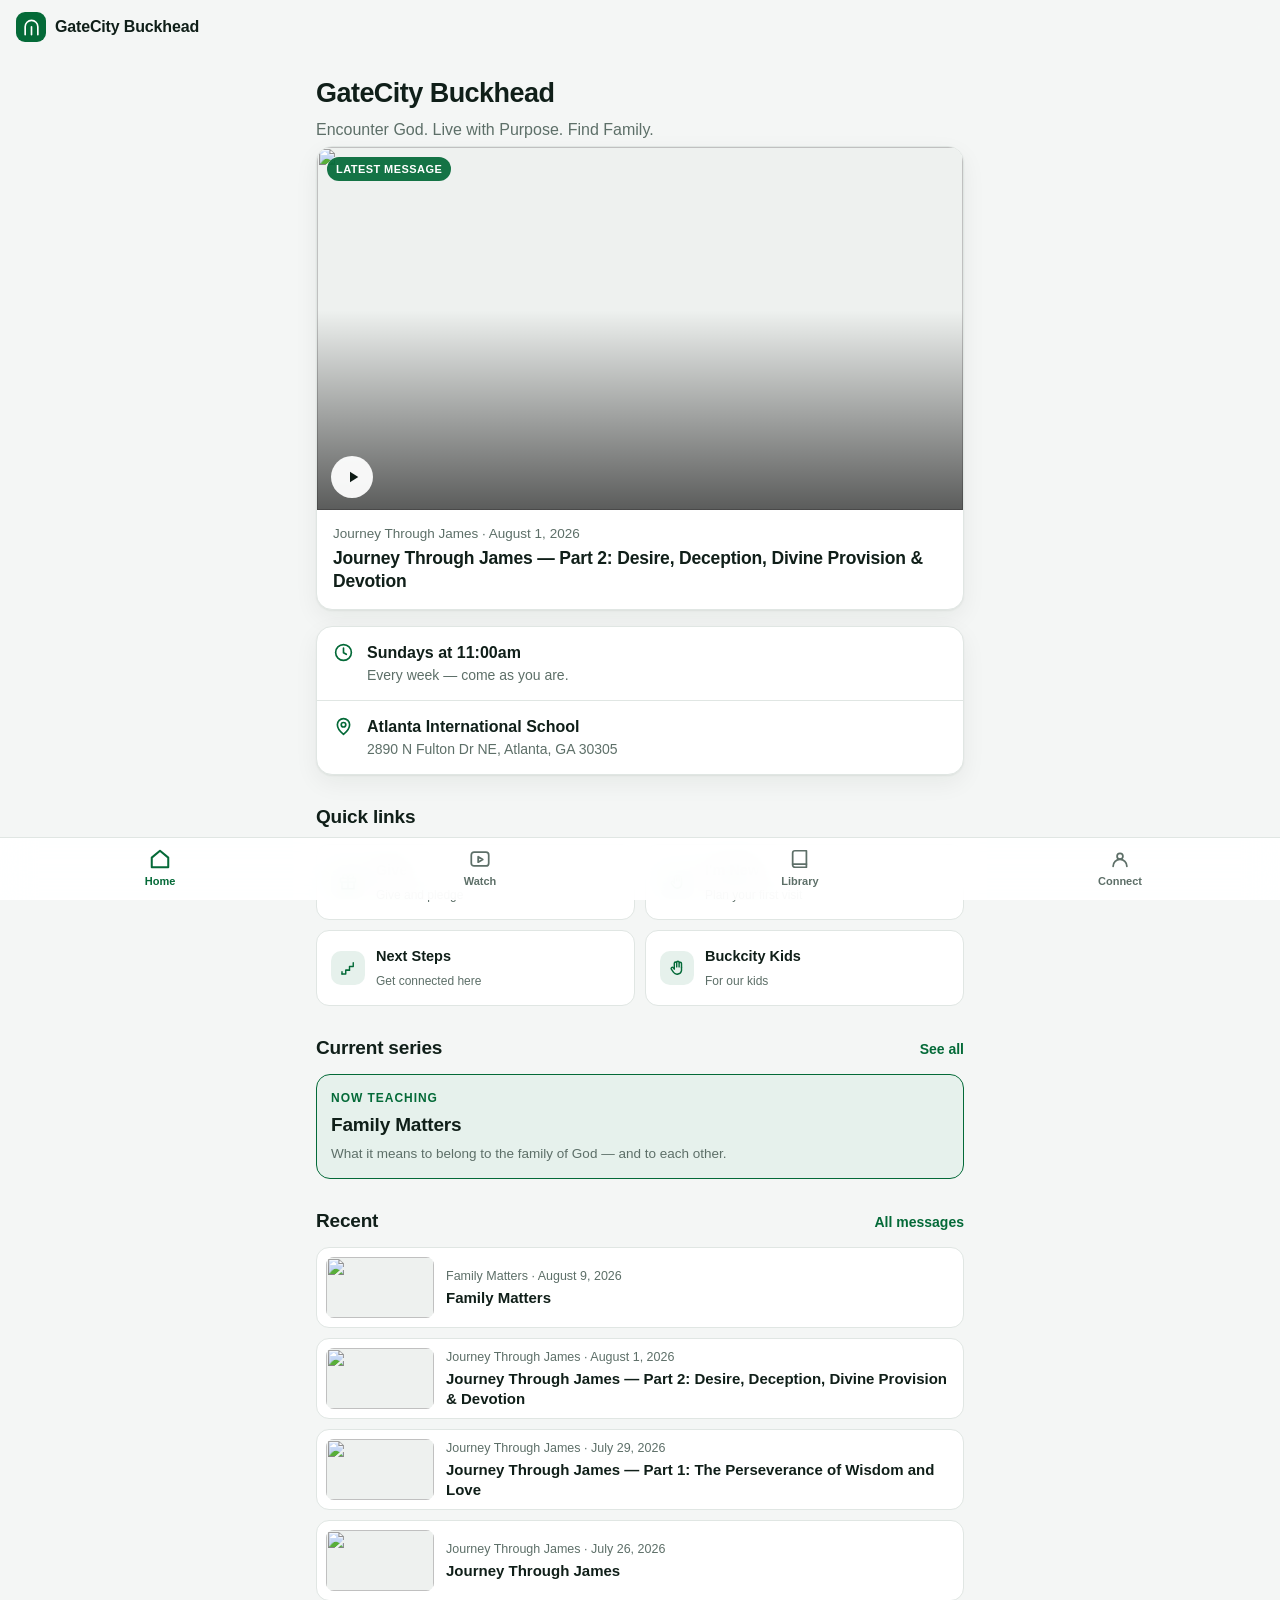
==== docs/index.html @ 4566db21 "Church app v1: PWA with 125-sermon library, teaching PDFs, install flow A home-screen web app for th" ====
<!DOCTYPE html>
<html lang="en">
<head>
<meta charset="utf-8">
<meta name="viewport" content="width=device-width, initial-scale=1, viewport-fit=cover">
<title>GateCity Buckhead</title>
<meta name="description" content="Messages, teaching, and life together at GateCity Buckhead — Sundays at 11am in Atlanta.">
<meta name="theme-color" content="#046A38" media="(prefers-color-scheme: light)">
<meta name="theme-color" content="#0b1310" media="(prefers-color-scheme: dark)">
<link rel="manifest" href="manifest.webmanifest">
<link rel="apple-touch-icon" href="icons/apple-touch-icon.png">
<meta name="apple-mobile-web-app-capable" content="yes">
<meta name="apple-mobile-web-app-status-bar-style" content="black-translucent">
<meta name="apple-mobile-web-app-title" content="GateCity">
<link rel="icon" href="icons/icon-192.png">
<link rel="stylesheet" href="app.css">
</head>
<body>

<header class="topbar" id="topbar">
  <button class="back" id="backBtn" hidden aria-label="Back">
    <svg viewBox="0 0 24 24" aria-hidden="true"><path d="M15 5l-7 7 7 7"/></svg>
  </button>
  <div class="brand">
    <span class="mark" aria-hidden="true">
      <svg viewBox="0 0 24 24"><path d="M4 21V11a8 8 0 0 1 16 0v10M12 21V11"/></svg>
    </span>
    <span class="wordmark">GateCity <b>Buckhead</b></span>
  </div>
</header>

<main id="view" tabindex="-1"></main>

<nav class="tabbar" id="tabbar" aria-label="Main">
  <a href="#/" data-tab="home">
    <svg viewBox="0 0 24 24" aria-hidden="true"><path d="M3 10.5 12 3l9 7.5V21H3z"/></svg>
    <span>Home</span>
  </a>
  <a href="#/watch" data-tab="watch">
    <svg viewBox="0 0 24 24" aria-hidden="true"><rect x="2.5" y="4.5" width="19" height="15" rx="3"/><path d="M10 9.5l5 3-5 3z"/></svg>
    <span>Watch</span>
  </a>
  <a href="#/library" data-tab="library">
    <svg viewBox="0 0 24 24" aria-hidden="true"><path d="M4 5.5A2.5 2.5 0 0 1 6.5 3H19v18H6.5A2.5 2.5 0 0 1 4 18.5z"/><path d="M4 17.5h15"/></svg>
    <span>Library</span>
  </a>
  <a href="#/connect" data-tab="connect">
    <svg viewBox="0 0 24 24" aria-hidden="true"><circle cx="12" cy="9" r="3.2"/><path d="M4.5 20a7.5 7.5 0 0 1 15 0"/></svg>
    <span>Connect</span>
  </a>
</nav>

<script src="app.js"></script>
</body>
</html>
---- docs/app.css ----
/* GateCity Buckhead app — mobile-first, installs to the home screen.
   Light is the default because most of the congregation reads it in daylight;
   dark follows the phone's setting. Every colour is a token so the two stay
   in step. */

:root {
  --bg: #f4f6f5;
  --surface: #ffffff;
  --surface-2: #eef1ef;
  --text: #101f19;
  --muted: #5d6f68;
  --brand: #046a38;
  --brand-soft: #e6f1ec;
  --on-brand: #ffffff;
  --gold: #b08814;
  --line: #e0e6e3;
  --shadow: 0 1px 2px rgba(16, 31, 25, .06), 0 8px 24px rgba(16, 31, 25, .06);
  --radius: 16px;
  --tab-h: 62px;
}

@media (prefers-color-scheme: dark) {
  :root {
    --bg: #0b1310;
    --surface: #121d18;
    --surface-2: #18261f;
    --text: #e9f1ec;
    --muted: #8fa79c;
    --brand: #2fa870;
    --brand-soft: #14271e;
    --on-brand: #04140d;
    --gold: #d9b452;
    --line: #1f2f27;
    --shadow: 0 1px 2px rgba(0, 0, 0, .4), 0 10px 28px rgba(0, 0, 0, .35);
  }
}

* { box-sizing: border-box; }

html, body {
  margin: 0;
  background: var(--bg);
  color: var(--text);
  font: 16px/1.5 -apple-system, BlinkMacSystemFont, "Segoe UI", Roboto, "Helvetica Neue", sans-serif;
  -webkit-font-smoothing: antialiased;
  overscroll-behavior-y: none;
}

body {
  padding-bottom: calc(var(--tab-h) + env(safe-area-inset-bottom));
}

a { color: inherit; text-decoration: none; }
button { font: inherit; color: inherit; }

svg { fill: none; stroke: currentColor; stroke-width: 1.9; stroke-linecap: round; stroke-linejoin: round; }

/* ---------- top bar ---------- */

.topbar {
  position: sticky;
  top: 0;
  z-index: 20;
  display: flex;
  align-items: center;
  gap: 10px;
  padding: calc(env(safe-area-inset-top) + 12px) 16px 12px;
  background: color-mix(in srgb, var(--bg) 88%, transparent);
  backdrop-filter: saturate(1.6) blur(14px);
  border-bottom: 1px solid transparent;
  transition: border-color .2s;
}
.topbar.scrolled { border-bottom-color: var(--line); }

.brand { display: flex; align-items: center; gap: 9px; min-width: 0; }
.mark {
  display: grid;
  place-items: center;
  width: 30px; height: 30px;
  border-radius: 9px;
  background: var(--brand);
  color: var(--on-brand);
  flex: none;
}
.mark svg { width: 19px; height: 19px; stroke-width: 2.1; }
.wordmark { font-size: 16px; font-weight: 600; letter-spacing: -.01em; }
.wordmark b { font-weight: 800; }

.back {
  display: grid; place-items: center;
  width: 34px; height: 34px;
  margin-left: -6px;
  border: 0; border-radius: 50%;
  background: var(--surface-2);
  cursor: pointer;
}
/* `display: grid` above outranks the browser's own `[hidden] { display: none }`,
   so the attribute needs saying again here or the button never hides. */
.back[hidden] { display: none; }
.back svg { width: 19px; height: 19px; }

/* ---------- layout ---------- */

main { max-width: 680px; margin: 0 auto; padding: 4px 16px 32px; outline: none; }

h1 { font-size: 27px; font-weight: 800; letter-spacing: -.02em; margin: 14px 0 4px; }
h2 { font-size: 19px; font-weight: 750; letter-spacing: -.01em; margin: 28px 0 12px; }
.sub { color: var(--muted); margin: 0 0 4px; }

.section-head {
  display: flex; align-items: baseline; justify-content: space-between; gap: 12px;
  margin: 28px 0 12px;
}
.section-head h2 { margin: 0; }
.section-head a { color: var(--brand); font-size: 14px; font-weight: 650; }

.eyebrow {
  font-size: 12px; font-weight: 750; letter-spacing: .08em; text-transform: uppercase;
  color: var(--brand);
}

/* ---------- cards ---------- */

.card {
  background: var(--surface);
  border: 1px solid var(--line);
  border-radius: var(--radius);
  box-shadow: var(--shadow);
  overflow: hidden;
}

.thumb {
  position: relative;
  display: block;
  aspect-ratio: 16 / 9;
  background: var(--surface-2);
  overflow: hidden;
}
.thumb img { width: 100%; height: 100%; object-fit: cover; display: block; }
.thumb::after {
  content: "";
  position: absolute; inset: 0;
  background: linear-gradient(180deg, transparent 45%, rgba(0, 0, 0, .62));
}
.thumb .play {
  position: absolute; left: 14px; bottom: 12px; z-index: 2;
  display: grid; place-items: center;
  width: 42px; height: 42px;
  border-radius: 50%;
  background: rgba(255, 255, 255, .94);
  color: #0d1a14;
}
.thumb .play svg { width: 18px; height: 18px; fill: currentColor; stroke: none; margin-left: 2px; }
.thumb .badge {
  position: absolute; top: 10px; left: 10px; z-index: 2;
  padding: 4px 9px; border-radius: 999px;
  background: rgba(4, 106, 56, .93); color: #fff;
  font-size: 11px; font-weight: 750; letter-spacing: .04em; text-transform: uppercase;
}

/* These are <span>s so they can sit inside an <a>; without display:block the
   padding and background paint as inline fragments and leave stray pills. */
.card, .card > .thumb, .card-body { display: block; }
.card-body { padding: 14px 16px 16px; }
.card-body .meta { display: block; color: var(--muted); font-size: 13.5px; }
.card-body h3 { margin: 3px 0 0; font-size: 17.5px; font-weight: 720; letter-spacing: -.01em; line-height: 1.32; }

/* ---------- sermon rows ---------- */

.rows { display: flex; flex-direction: column; gap: 10px; }

.row {
  display: flex; gap: 12px; align-items: center;
  padding: 9px;
  background: var(--surface);
  border: 1px solid var(--line);
  border-radius: 13px;
}
.row:active { background: var(--surface-2); }
.row .rt {
  position: relative;
  width: 108px; flex: none;
  aspect-ratio: 16 / 9;
  border-radius: 8px; overflow: hidden;
  background: var(--surface-2);
}
.row .rt img { width: 100%; height: 100%; object-fit: cover; display: block; }
.row .info { min-width: 0; }
.row .rt, .row .info { display: block; }
.row .info .meta { display: block; color: var(--muted); font-size: 12.5px; }
.row .info h3 {
  margin: 2px 0 0; font-size: 15px; font-weight: 660; line-height: 1.34;
  display: -webkit-box; -webkit-line-clamp: 2; -webkit-box-orient: vertical; overflow: hidden;
}

/* ---------- series grid ---------- */

.grid { display: grid; grid-template-columns: repeat(2, 1fr); gap: 12px; }
@media (min-width: 560px) { .grid { grid-template-columns: repeat(3, 1fr); } }

.series-card {
  background: var(--surface);
  border: 1px solid var(--line);
  border-radius: 14px;
  padding: 14px;
  display: flex; flex-direction: column; gap: 6px;
  min-height: 108px;
}
.series-card .st { font-weight: 730; letter-spacing: -.01em; line-height: 1.28; }
.series-card .sm { color: var(--muted); font-size: 12.5px; margin-top: auto; }
.series-card.current { border-color: var(--brand); background: var(--brand-soft); }

/* ---------- pills / chips ---------- */

.chips { display: flex; gap: 8px; flex-wrap: wrap; margin: 14px 0 4px; }
.chip {
  padding: 7px 13px;
  border: 1px solid var(--line);
  border-radius: 999px;
  background: var(--surface);
  font-size: 13.5px; font-weight: 620;
  cursor: pointer;
}
.chip[aria-pressed="true"] {
  background: var(--brand); border-color: var(--brand); color: var(--on-brand);
}

/* ---------- quick links ---------- */

.quick { display: grid; grid-template-columns: repeat(2, 1fr); gap: 10px; }
.quick a {
  display: flex; align-items: center; gap: 11px;
  padding: 13px 14px;
  background: var(--surface);
  border: 1px solid var(--line);
  border-radius: 13px;
}
.quick .qi {
  display: grid; place-items: center;
  width: 34px; height: 34px; flex: none;
  border-radius: 10px;
  background: var(--brand-soft);
  color: var(--brand);
}
.quick .qi svg { width: 18px; height: 18px; }
.quick .qt { font-weight: 660; font-size: 14.5px; line-height: 1.25; }
.quick .qn { color: var(--muted); font-size: 12px; }

/* ---------- info list ---------- */

.info-list { display: flex; flex-direction: column; }
.info-list .item {
  display: flex; gap: 13px; align-items: flex-start;
  padding: 14px 16px;
  border-bottom: 1px solid var(--line);
}
.info-list .item:last-child { border-bottom: 0; }
.info-list .k { font-weight: 660; }
.info-list .v { color: var(--muted); font-size: 14px; }
/* An inline SVG with no intrinsic size stretches to fill a flex row, so pin it. */
.info-list .item > svg {
  width: 21px; height: 21px; flex: none;
  margin-top: 1px; color: var(--brand);
}

/* ---------- player ---------- */

.player {
  position: relative;
  aspect-ratio: 16 / 9;
  background: #000;
  border-radius: var(--radius);
  overflow: hidden;
  margin-top: 8px;
}
.player iframe { position: absolute; inset: 0; width: 100%; height: 100%; border: 0; }

.actions { display: flex; gap: 10px; flex-wrap: wrap; margin-top: 16px; }
.btn {
  display: inline-flex; align-items: center; gap: 8px;
  padding: 11px 16px;
  border: 1px solid var(--line); border-radius: 999px;
  background: var(--surface);
  font-size: 14.5px; font-weight: 660;
  cursor: pointer;
}
.btn svg { width: 17px; height: 17px; }
.btn.primary { background: var(--brand); border-color: var(--brand); color: var(--on-brand); }

/* ---------- search ---------- */

.search {
  display: flex; align-items: center; gap: 9px;
  padding: 11px 14px;
  background: var(--surface);
  border: 1px solid var(--line);
  border-radius: 12px;
  margin-top: 4px;
}
.search svg { width: 18px; height: 18px; color: var(--muted); flex: none; }
.search input {
  border: 0; outline: none; background: none; width: 100%;
  font: inherit; color: var(--text);
}

/* ---------- misc ---------- */

.empty {
  text-align: center;
  padding: 36px 22px;
  color: var(--muted);
  background: var(--surface);
  border: 1px dashed var(--line);
  border-radius: var(--radius);
}
.empty b { color: var(--text); display: block; margin-bottom: 6px; font-size: 16px; }

.note { color: var(--muted); font-size: 13px; margin-top: 14px; }

.banner {
  display: flex; gap: 12px; align-items: center;
  padding: 13px 15px;
  background: var(--brand-soft);
  border: 1px solid color-mix(in srgb, var(--brand) 30%, transparent);
  border-radius: 13px;
  margin-top: 16px;
  font-size: 14px;
}
.banner .bx { margin-left: auto; border: 0; background: none; color: var(--muted); cursor: pointer; padding: 4px; }

.skeleton {
  background: linear-gradient(90deg, var(--surface-2) 25%, var(--surface) 37%, var(--surface-2) 63%);
  background-size: 400% 100%;
  animation: sk 1.3s ease infinite;
  border-radius: var(--radius);
}
@keyframes sk { 0% { background-position: 100% 50%; } 100% { background-position: 0 50%; } }

@media (prefers-reduced-motion: reduce) {
  * { animation-duration: .01ms !important; transition-duration: .01ms !important; }
}

/* ---------- tab bar ---------- */

.tabbar {
  position: fixed; left: 0; right: 0; bottom: 0; z-index: 30;
  display: grid; grid-template-columns: repeat(4, 1fr);
  padding-bottom: env(safe-area-inset-bottom);
  background: color-mix(in srgb, var(--surface) 92%, transparent);
  backdrop-filter: saturate(1.6) blur(16px);
  border-top: 1px solid var(--line);
}
.tabbar a {
  display: flex; flex-direction: column; align-items: center; justify-content: center; gap: 3px;
  height: var(--tab-h);
  color: var(--muted);
  font-size: 11px; font-weight: 620;
}
.tabbar a svg { width: 22px; height: 22px; }
.tabbar a.on { color: var(--brand); }
.tabbar a.on svg { stroke-width: 2.2; }
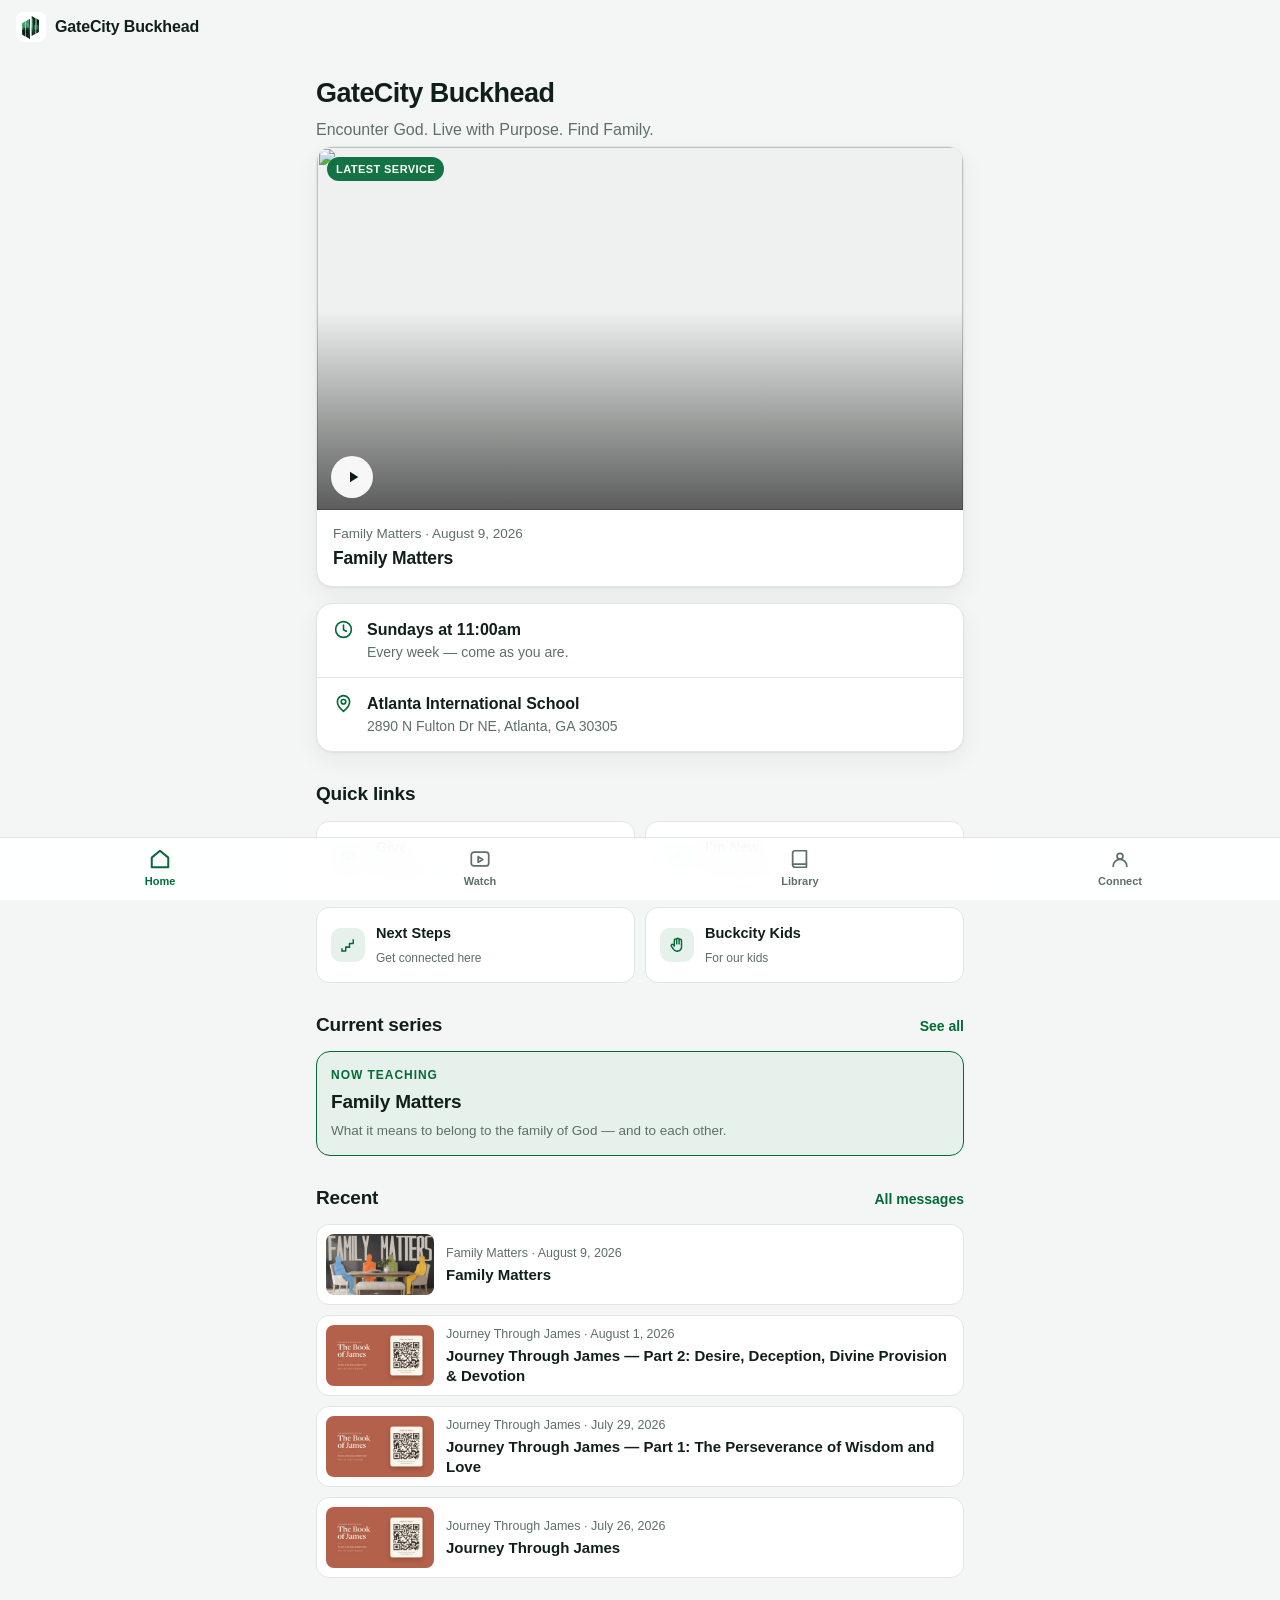
==== commit cf5f7d6a: "Use the church's real gate mark for the icon, header, and link previews The home-screen icon was a p" ====
--- a/docs/index.html
+++ b/docs/index.html
@@ -7,6 +7,24 @@
 <meta name="description" content="Messages, teaching, and life together at GateCity Buckhead — Sundays at 11am in Atlanta.">
 <meta name="theme-color" content="#046A38" media="(prefers-color-scheme: light)">
 <meta name="theme-color" content="#0b1310" media="(prefers-color-scheme: dark)">
+
+<!-- Link preview when someone texts or posts the address. These URLs must be
+     absolute — Messages, WhatsApp and the like fetch the page from their own
+     servers, where a relative path resolves to nothing. If the app ever moves
+     to a custom domain, every og:/twitter: URL below has to move with it. -->
+<meta property="og:type" content="website">
+<meta property="og:site_name" content="GateCity Buckhead">
+<meta property="og:title" content="GateCity Buckhead">
+<meta property="og:description" content="Every message, the teaching library, and Sunday details. Sundays at 11am at Atlanta International School.">
+<meta property="og:url" content="https://gatecitybuckhead.github.io/church-app/">
+<meta property="og:image" content="https://gatecitybuckhead.github.io/church-app/icons/share-card.png">
+<meta property="og:image:width" content="1200">
+<meta property="og:image:height" content="630">
+<meta property="og:image:alt" content="The GateCity Buckhead logo">
+<meta name="twitter:card" content="summary_large_image">
+<meta name="twitter:title" content="GateCity Buckhead">
+<meta name="twitter:description" content="Every message, the teaching library, and Sunday details.">
+<meta name="twitter:image" content="https://gatecitybuckhead.github.io/church-app/icons/share-card.png">
 <link rel="manifest" href="manifest.webmanifest">
 <link rel="apple-touch-icon" href="icons/apple-touch-icon.png">
 <meta name="apple-mobile-web-app-capable" content="yes">
@@ -22,9 +40,7 @@
     <svg viewBox="0 0 24 24" aria-hidden="true"><path d="M15 5l-7 7 7 7"/></svg>
   </button>
   <div class="brand">
-    <span class="mark" aria-hidden="true">
-      <svg viewBox="0 0 24 24"><path d="M4 21V11a8 8 0 0 1 16 0v10M12 21V11"/></svg>
-    </span>
+    <img class="mark" src="icons/icon-192.png" alt="" width="30" height="30">
     <span class="wordmark">GateCity <b>Buckhead</b></span>
   </div>
 </header>
--- a/docs/app.css
+++ b/docs/app.css
@@ -73,16 +73,15 @@
 .topbar.scrolled { border-bottom-color: var(--line); }
 
 .brand { display: flex; align-items: center; gap: 9px; min-width: 0; }
+/* The church's own gate mark. It's emerald-on-white artwork, so it keeps a
+   white chip behind it in dark mode rather than vanishing into the header. */
 .mark {
-  display: grid;
-  place-items: center;
   width: 30px; height: 30px;
-  border-radius: 9px;
-  background: var(--brand);
-  color: var(--on-brand);
+  border-radius: 8px;
+  background: #fff;
+  object-fit: contain;
   flex: none;
 }
-.mark svg { width: 19px; height: 19px; stroke-width: 2.1; }
 .wordmark { font-size: 16px; font-weight: 600; letter-spacing: -.01em; }
 .wordmark b { font-weight: 800; }
 
